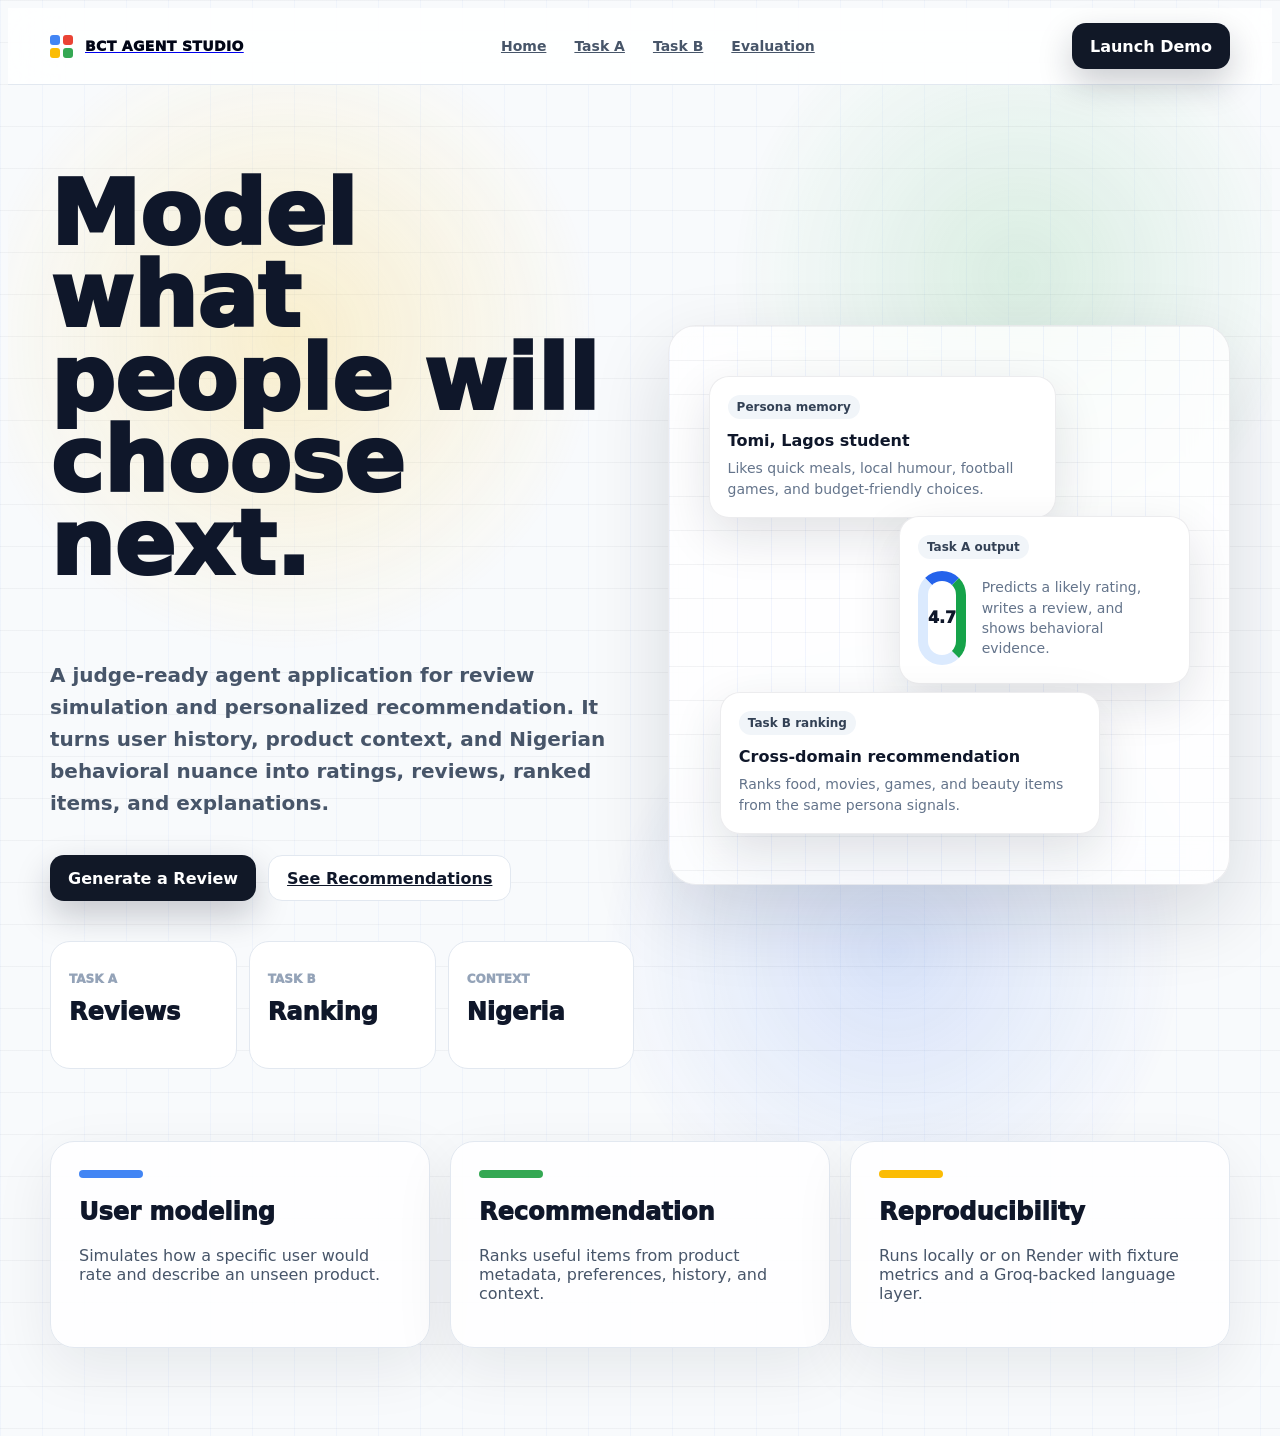
==== static/index.html @ b9800616 "Style dropdown menus across UI" ====
<!doctype html>
<html lang="en">
  <head>
    <meta charset="utf-8" />
    <meta name="viewport" content="width=device-width, initial-scale=1" />
    <title>BCT Agent Studio</title>
    <link rel="icon" href="data:," />
    <link rel="stylesheet" href="/static/styles.css?v=2" />
  </head>
  <body>
    <header class="sticky top-0 z-40 border-b border-slate-200 bg-white/85 backdrop-blur-xl">
      <div class="shell flex h-[76px] items-center justify-between">
        <a href="/" class="flex items-center gap-3">
          <span class="brand-mark" aria-hidden="true">
            <span class="bg-[#4285F4]"></span><span class="bg-[#EA4335]"></span>
            <span class="bg-[#FBBC04]"></span><span class="bg-[#34A853]"></span>
          </span>
          <span class="text-sm font-black uppercase tracking-wide text-slate-950">BCT Agent Studio</span>
        </a>
        <nav class="hidden items-center gap-7 md:flex">
          <a class="nav-link" data-nav href="/">Home</a>
          <a class="nav-link" data-nav href="/task-a">Task A</a>
          <a class="nav-link" data-nav href="/task-b">Task B</a>
          <a class="nav-link" data-nav href="/evaluation">Evaluation</a>
        </nav>
        <a href="/task-a" class="button-primary hidden md:inline-flex">Launch Demo</a>
      </div>
    </header>

    <main>
      <section class="hero-stage">
        <div class="shell hero-inner">
          <div>
            <h1 class="headline mt-8">
              <span class="line">Model what</span>
              <span class="line">people will</span>
              <span class="line">choose next.</span>
            </h1>
            <p class="mt-7 max-w-2xl text-xl font-semibold leading-8 text-slate-600">
              A judge-ready agent application for review simulation and personalized recommendation.
              It turns user history, product context, and Nigerian behavioral nuance into ratings,
              reviews, ranked items, and explanations.
            </p>
            <div class="mt-9 flex flex-col gap-3 sm:flex-row">
              <a href="/task-a" class="button-primary">Generate a Review</a>
              <a href="/task-b" class="button-secondary">See Recommendations</a>
            </div>
            <div class="mt-10 grid max-w-2xl grid-cols-3 gap-3">
              <div class="metric-tile">
                <p class="text-xs font-black uppercase text-slate-400">Task A</p>
                <p class="mt-2 text-2xl font-black">Reviews</p>
              </div>
              <div class="metric-tile">
                <p class="text-xs font-black uppercase text-slate-400">Task B</p>
                <p class="mt-2 text-2xl font-black">Ranking</p>
              </div>
              <div class="metric-tile">
                <p class="text-xs font-black uppercase text-slate-400">Context</p>
                <p class="mt-2 text-2xl font-black">Nigeria</p>
              </div>
            </div>
          </div>

          <div class="hero-visual" aria-label="Agent workflow preview">
            <div class="signal-board">
              <div class="signal-card left-[7%] top-[9%] w-[62%]">
                <span class="tag mb-3">Persona memory</span>
                <h3>Tomi, Lagos student</h3>
                <p>Likes quick meals, local humour, football games, and budget-friendly choices.</p>
              </div>
              <div class="signal-card right-[7%] top-[34%] w-[52%]">
                <span class="tag mb-3">Task A output</span>
                <div class="flex items-center gap-4">
                  <div class="score-ring">4.7</div>
                  <p>Predicts a likely rating, writes a review, and shows behavioral evidence.</p>
                </div>
              </div>
              <div class="signal-card bottom-[9%] left-[9%] w-[68%]">
                <span class="tag mb-3">Task B ranking</span>
                <h3>Cross-domain recommendation</h3>
                <p>Ranks food, movies, games, and beauty items from the same persona signals.</p>
              </div>
            </div>
          </div>
        </div>
      </section>

      <section class="shell pb-20">
        <div class="grid gap-5 md:grid-cols-3">
          <article class="panel p-7">
            <div class="mb-5 h-2 w-16 rounded-full bg-[#4285F4]"></div>
            <h2 class="text-2xl font-black">User modeling</h2>
            <p class="mt-3 text-slate-600">Simulates how a specific user would rate and describe an unseen product.</p>
          </article>
          <article class="panel p-7">
            <div class="mb-5 h-2 w-16 rounded-full bg-[#34A853]"></div>
            <h2 class="text-2xl font-black">Recommendation</h2>
            <p class="mt-3 text-slate-600">Ranks useful items from product metadata, preferences, history, and context.</p>
          </article>
          <article class="panel p-7">
            <div class="mb-5 h-2 w-16 rounded-full bg-[#FBBC04]"></div>
            <h2 class="text-2xl font-black">Reproducibility</h2>
            <p class="mt-3 text-slate-600">Runs locally or on Render with fixture metrics and a Groq-backed language layer.</p>
          </article>
        </div>
      </section>
    </main>
    <script src="/static/shared.js?v=6"></script>
    <script>
      AgentApp.bindNavigation();
      AgentApp.api("/health").then(AgentApp.renderBrandStatus).catch(() => {});
    </script>
  </body>
</html>
---- static/styles.css ----
:root {
  --ink: #0f172a;
  --muted: #64748b;
  --paper: #ffffff;
  --soft: #f8fafc;
  --line: #e2e8f0;
  --blue: #2563eb;
  --green: #16a34a;
  --yellow: #fbbc04;
  --red: #ea4335;
}

html {
  scroll-behavior: smooth;
}

*,
*::before,
*::after {
  box-sizing: border-box;
}

body {
  color: var(--ink);
  background:
    linear-gradient(90deg, rgba(37, 99, 235, 0.04) 1px, transparent 1px),
    linear-gradient(180deg, rgba(15, 23, 42, 0.04) 1px, transparent 1px),
    #f8fafc;
  background-size: 42px 42px;
  font-family: Inter, ui-sans-serif, system-ui, -apple-system, BlinkMacSystemFont, "Segoe UI", sans-serif;
  letter-spacing: 0;
}

.sticky { position: sticky; }
.top-0 { top: 0; }
.z-40 { z-index: 40; }
.hidden { display: none; }
.block { display: block; }
.inline { display: inline; }
.inline-flex { display: inline-flex; }
.flex { display: flex; }
.grid { display: grid; }
.items-center { align-items: center; }
.items-start { align-items: flex-start; }
.items-end { align-items: flex-end; }
.justify-between { justify-content: space-between; }
.justify-center { justify-content: center; }
.text-center { text-align: center; }
.text-right { text-align: right; }
.flex-col { flex-direction: column; }
.flex-wrap { flex-wrap: wrap; }
.gap-2 { gap: 8px; }
.gap-3 { gap: 12px; }
.gap-4 { gap: 16px; }
.gap-5 { gap: 20px; }
.gap-6 { gap: 24px; }
.gap-7 { gap: 28px; }
.space-y-3 > * + * { margin-top: 12px; }
.space-y-4 > * + * { margin-top: 16px; }
.mx-auto { margin-left: auto; margin-right: auto; }
.mt-1 { margin-top: 4px; }
.mt-2 { margin-top: 8px; }
.mt-3 { margin-top: 12px; }
.mt-4 { margin-top: 16px; }
.mt-5 { margin-top: 20px; }
.mt-7 { margin-top: 28px; }
.mt-8 { margin-top: 32px; }
.mt-9 { margin-top: 36px; }
.mt-10 { margin-top: 40px; }
.mb-3 { margin-bottom: 12px; }
.mb-4 { margin-bottom: 16px; }
.mb-5 { margin-bottom: 20px; }
.mb-6 { margin-bottom: 24px; }
.mb-8 { margin-bottom: 32px; }
.p-4 { padding: 16px; }
.p-5 { padding: 20px; }
.p-6 { padding: 24px; }
.p-7 { padding: 28px; }
.p-8 { padding: 32px; }
.px-4 { padding-left: 16px; padding-right: 16px; }
.px-5 { padding-left: 20px; padding-right: 20px; }
.py-3 { padding-top: 12px; padding-bottom: 12px; }
.py-4 { padding-top: 16px; padding-bottom: 16px; }
.py-10 { padding-top: 40px; padding-bottom: 40px; }
.pb-20 { padding-bottom: 80px; }
.h-full { height: 100%; }
.h-2 { height: 8px; }
.h-\[76px\] { height: 76px; }
.w-16 { width: 64px; }
.max-w-md { max-width: 448px; }
.max-w-2xl { max-width: 672px; }
.max-w-4xl { max-width: 896px; }
.min-h-\[360px\] { min-height: 360px; }
.rounded-full { border-radius: 999px; }
.rounded-2xl { border-radius: 16px; }
.rounded-3xl { border-radius: 24px; }
.rounded-\[22px\] { border-radius: 22px; }
.border-b { border-bottom: 1px solid var(--line); }
.border-slate-200 { border-color: #e2e8f0; }
.bg-white\/85 { background: rgba(255, 255, 255, 0.85); }
.bg-white { background: #fff; }
.bg-slate-50 { background: #f8fafc; }
.bg-emerald-50 { background: #ecfdf5; }
.bg-\[\#4285F4\] { background: #4285f4; }
.bg-\[\#EA4335\] { background: #ea4335; }
.bg-\[\#FBBC04\] { background: #fbbc04; }
.bg-\[\#34A853\] { background: #34a853; }
.backdrop-blur-xl { backdrop-filter: blur(24px); }
.text-xs { font-size: 12px; }
.text-sm { font-size: 14px; }
.text-lg { font-size: 18px; }
.text-xl { font-size: 20px; }
.text-2xl { font-size: 24px; }
.text-3xl { font-size: 30px; }
.text-5xl { font-size: 48px; }
.font-semibold { font-weight: 650; }
.font-bold { font-weight: 700; }
.font-black { font-weight: 950; }
.uppercase { text-transform: uppercase; }
.tracking-wide { letter-spacing: 0.025em; }
.tracking-wider { letter-spacing: 0.05em; }
.leading-none { line-height: 1; }
.leading-7 { line-height: 28px; }
.leading-8 { line-height: 32px; }
.leading-9 { line-height: 36px; }
.text-slate-950 { color: #020617; }
.text-slate-800 { color: #1e293b; }
.text-slate-700 { color: #334155; }
.text-slate-600 { color: #475569; }
.text-slate-500 { color: #64748b; }
.text-slate-400 { color: #94a3b8; }
.text-red-700 { color: #b91c1c; }
.text-emerald-950 { color: #022c22; }
.text-emerald-900 { color: #064e3b; }
.text-emerald-700 { color: #047857; }
.text-\[\#4285F4\] { color: #4285f4; }
.text-\[\#34A853\] { color: #34a853; }
.text-\[\#FBBC04\] { color: #b77904; }
.grid-cols-3 { grid-template-columns: repeat(3, minmax(0, 1fr)); }
.left-\[7\%\] { left: 7%; }
.left-\[9\%\] { left: 9%; }
.right-\[7\%\] { right: 7%; }
.top-\[9\%\] { top: 9%; }
.top-\[34\%\] { top: 34%; }
.bottom-\[9\%\] { bottom: 9%; }
.w-\[52\%\] { width: 52%; }
.w-\[62\%\] { width: 62%; }
.w-\[68\%\] { width: 68%; }

button,
input,
select,
textarea {
  font: inherit;
}

button {
  border: 0;
}

main,
section,
article,
aside,
form,
div {
  min-width: 0;
}

.shell {
  width: min(1180px, calc(100% - 32px));
  margin: 0 auto;
}

.brand-mark {
  display: grid;
  grid-template-columns: repeat(2, 10px);
  gap: 3px;
  width: 23px;
}

.brand-mark span {
  aspect-ratio: 1;
  border-radius: 3px;
}

.nav-link {
  color: #475569;
  font-size: 14px;
  font-weight: 700;
  transition: color 160ms ease;
}

.nav-link:hover,
.nav-link.active {
  color: var(--ink);
}

.hero-stage {
  position: relative;
  min-height: calc(100vh - 76px);
  display: grid;
  align-items: center;
  overflow: hidden;
}

.hero-stage::before {
  content: "";
  position: absolute;
  inset: 0;
  background:
    radial-gradient(circle at 22% 24%, rgba(251, 188, 4, 0.22), transparent 25%),
    radial-gradient(circle at 80% 18%, rgba(52, 168, 83, 0.18), transparent 22%),
    radial-gradient(circle at 70% 82%, rgba(37, 99, 235, 0.18), transparent 24%);
  opacity: 0.85;
  pointer-events: none;
}

.hero-inner {
  position: relative;
  z-index: 1;
  display: grid;
  grid-template-columns: minmax(0, 1.02fr) minmax(380px, 0.98fr);
  gap: 34px;
  align-items: center;
  padding: 56px 0 72px;
}

.headline {
  font-size: clamp(48px, 7vw, 92px);
  line-height: 0.92;
  letter-spacing: 0;
  font-weight: 950;
}

.headline .line {
  display: block;
}

.pill {
  display: inline-flex;
  align-items: center;
  gap: 8px;
  border: 1px solid rgba(15, 23, 42, 0.1);
  border-radius: 999px;
  background: rgba(255, 255, 255, 0.78);
  padding: 8px 12px;
  color: #334155;
  font-size: 13px;
  font-weight: 800;
  backdrop-filter: blur(10px);
}

.dot {
  width: 8px;
  height: 8px;
  border-radius: 999px;
  background: var(--red);
}

.dot.ok {
  background: var(--green);
}

.hero-visual {
  position: relative;
  min-height: 560px;
}

.signal-board {
  position: absolute;
  inset: 0;
  border: 1px solid rgba(15, 23, 42, 0.08);
  border-radius: 28px;
  background: rgba(255, 255, 255, 0.78);
  box-shadow: 0 30px 80px rgba(15, 23, 42, 0.14);
  overflow: hidden;
  backdrop-filter: blur(18px);
}

.signal-board::before {
  content: "";
  position: absolute;
  inset: 0;
  background:
    linear-gradient(90deg, rgba(37, 99, 235, 0.06) 1px, transparent 1px),
    linear-gradient(180deg, rgba(15, 23, 42, 0.05) 1px, transparent 1px);
  background-size: 34px 34px;
}

.signal-card {
  position: absolute;
  border: 1px solid rgba(15, 23, 42, 0.08);
  border-radius: 20px;
  background: #fff;
  box-shadow: 0 18px 50px rgba(15, 23, 42, 0.12);
  padding: 18px;
}

.signal-card h3 {
  margin: 0 0 8px;
  font-size: 16px;
  font-weight: 900;
}

.signal-card p {
  margin: 0;
  color: var(--muted);
  line-height: 1.45;
  font-size: 14px;
}

.score-ring {
  display: grid;
  place-items: center;
  width: 94px;
  height: 94px;
  border: 10px solid #dbeafe;
  border-top-color: var(--blue);
  border-right-color: var(--green);
  border-radius: 999px;
  color: var(--ink);
  font-weight: 950;
}

.panel {
  border: 1px solid var(--line);
  border-radius: 24px;
  background: rgba(255, 255, 255, 0.9);
  box-shadow: 0 20px 60px rgba(15, 23, 42, 0.08);
}

.workspace-grid {
  display: grid;
  grid-template-columns: minmax(280px, 340px) minmax(0, 1fr);
  gap: 22px;
  align-items: start;
}

.field-label {
  display: block;
  margin-bottom: 7px;
  color: #475569;
  font-size: 13px;
  font-weight: 850;
}

.input,
.textarea,
.select {
  display: block;
  width: 100%;
  max-width: 100%;
  border: 1px solid var(--line);
  border-radius: 14px;
  background: #fff;
  color: var(--ink);
  padding: 12px 14px;
  outline: none;
  transition:
    border-color 160ms ease,
    box-shadow 160ms ease;
}

.textarea {
  min-width: 0;
  resize: vertical;
}

.input:focus,
.textarea:focus,
.select:focus {
  border-color: rgba(37, 99, 235, 0.55);
  box-shadow: 0 0 0 4px rgba(37, 99, 235, 0.1);
}

.native-select-hidden {
  position: absolute;
  width: 1px;
  height: 1px;
  margin: 0;
  opacity: 0;
  pointer-events: none;
}

.custom-select {
  position: relative;
  width: 100%;
}

.custom-select-trigger {
  display: flex;
  align-items: center;
  justify-content: space-between;
  gap: 12px;
  width: 100%;
  min-height: 46px;
  border: 1px solid var(--line);
  border-radius: 16px;
  background: #fff;
  color: var(--ink);
  padding: 12px 14px;
  text-align: left;
  font-weight: 750;
  cursor: pointer;
  transition:
    border-color 160ms ease,
    box-shadow 160ms ease,
    transform 160ms ease;
}

.custom-select-trigger span {
  min-width: 0;
  overflow: hidden;
  text-overflow: ellipsis;
  white-space: nowrap;
}

.custom-select-trigger svg {
  width: 20px;
  height: 20px;
  flex: 0 0 20px;
  fill: none;
  stroke: currentColor;
  stroke-width: 2.3;
  stroke-linecap: round;
  stroke-linejoin: round;
  transition: transform 160ms ease;
}

.custom-select.open .custom-select-trigger,
.custom-select-trigger:focus {
  border-color: rgba(37, 99, 235, 0.55);
  box-shadow: 0 0 0 4px rgba(37, 99, 235, 0.1);
  outline: none;
}

.custom-select.open .custom-select-trigger svg {
  transform: rotate(180deg);
}

.custom-select-menu {
  position: absolute;
  z-index: 80;
  top: calc(100% + 8px);
  left: 0;
  right: 0;
  display: none;
  max-height: 280px;
  overflow-y: auto;
  border: 1px solid rgba(15, 23, 42, 0.12);
  border-radius: 18px;
  background: rgba(255, 255, 255, 0.98);
  box-shadow: 0 24px 60px rgba(15, 23, 42, 0.18);
  padding: 6px;
  backdrop-filter: blur(16px);
  animation: select-menu-in 160ms ease both;
}

.custom-select.open .custom-select-menu {
  display: grid;
  gap: 2px;
}

.custom-select-option {
  width: 100%;
  border-radius: 13px;
  background: transparent;
  color: #1e293b;
  padding: 11px 12px;
  text-align: left;
  font-weight: 800;
  cursor: pointer;
  transition:
    background 140ms ease,
    color 140ms ease,
    transform 140ms ease;
}

.custom-select-option:hover {
  background: #f1f5f9;
  transform: translateX(2px);
}

.custom-select-option.selected {
  background: #111827;
  color: #fff;
}

@keyframes select-menu-in {
  from {
    opacity: 0;
    transform: translateY(-6px) scale(0.98);
  }
  to {
    opacity: 1;
    transform: translateY(0) scale(1);
  }
}

.button-primary,
.button-secondary {
  display: inline-flex;
  align-items: center;
  justify-content: center;
  min-height: 46px;
  border-radius: 14px;
  padding: 0 18px;
  font-weight: 900;
  transition:
    transform 160ms ease,
    box-shadow 160ms ease,
    background 160ms ease;
}

.button-primary,
.button-secondary,
.tag {
  cursor: pointer;
}

.button-primary[disabled],
.button-secondary[disabled] {
  cursor: not-allowed;
  opacity: 0.55;
  transform: none;
  box-shadow: none;
}

.button-primary {
  background: #111827;
  color: #fff;
  box-shadow: 0 14px 34px rgba(17, 24, 39, 0.22);
  text-decoration: none;
}

.button-primary:hover {
  transform: translateY(-1px);
  box-shadow: 0 18px 40px rgba(17, 24, 39, 0.28);
}

.button-primary[disabled]:hover,
.button-secondary[disabled]:hover {
  transform: none;
  box-shadow: none;
}

.button-secondary {
  border: 1px solid var(--line);
  background: #fff;
  color: var(--ink);
}

.metric-tile {
  border: 1px solid var(--line);
  border-radius: 20px;
  background: #fff;
  padding: 18px;
}

.trace-panel {
  border: 1px solid var(--line);
  border-radius: 20px;
  background: #fff;
  padding: 16px;
}

.trace-panel summary {
  cursor: pointer;
  color: #020617;
  font-size: 14px;
  font-weight: 950;
  text-transform: uppercase;
}

.trace-step {
  display: grid;
  grid-template-columns: 34px minmax(0, 1fr);
  gap: 12px;
  border-top: 1px solid var(--line);
  padding: 14px 0;
}

.trace-step:first-child {
  border-top: 0;
  padding-top: 0;
}

.trace-index {
  display: grid;
  place-items: center;
  width: 28px;
  height: 28px;
  border-radius: 10px;
  background: #111827;
  color: #fff;
  font-size: 12px;
  font-weight: 950;
}

.trace-chip {
  display: inline-flex;
  max-width: 100%;
  border-radius: 999px;
  background: #f8fafc;
  color: #475569;
  padding: 5px 9px;
  font-size: 12px;
  font-weight: 800;
  overflow-wrap: anywhere;
}

.tag {
  display: inline-flex;
  align-items: center;
  border-radius: 999px;
  background: #f1f5f9;
  color: #334155;
  padding: 5px 9px;
  font-size: 12px;
  font-weight: 850;
}

.result-box {
  min-height: 430px;
  overflow: hidden;
}

.b-chat-page {
  min-height: calc(100vh - 76px);
  padding: 0;
  background:
    linear-gradient(90deg, rgba(37, 99, 235, 0.04) 1px, transparent 1px),
    linear-gradient(180deg, rgba(15, 23, 42, 0.04) 1px, transparent 1px),
    #f8fafc;
  background-size: 42px 42px;
}

.b-chat-app {
  display: grid;
  grid-template-columns: 330px minmax(0, 1fr);
  min-height: calc(100vh - 76px);
  border-left: 1px solid var(--line);
  border-right: 1px solid var(--line);
  background: transparent;
  animation: app-rise 520ms ease both;
}

.b-chat-sidebar {
  position: sticky;
  top: 76px;
  display: flex;
  flex-direction: column;
  gap: 18px;
  height: calc(100vh - 76px);
  border-right: 1px solid var(--line);
  background: rgba(248, 250, 252, 0.9);
  backdrop-filter: blur(14px);
  padding: 24px;
  overflow-y: auto;
  animation: sidebar-slide 560ms ease both;
}

.b-prompt-stack {
  display: grid;
  gap: 10px;
  margin-top: auto;
}

.prompt-chip {
  width: 100%;
  border: 1px solid var(--line);
  border-radius: 14px;
  background: #fff;
  color: #1e293b;
  padding: 12px 14px;
  text-align: left;
  font-size: 14px;
  font-weight: 850;
  cursor: pointer;
  transition:
    border-color 160ms ease,
    box-shadow 160ms ease,
    transform 160ms ease;
  animation: soft-pop 420ms ease both;
}

.prompt-chip:nth-child(2) { animation-delay: 50ms; }
.prompt-chip:nth-child(3) { animation-delay: 100ms; }
.prompt-chip:nth-child(4) { animation-delay: 150ms; }

.prompt-chip:hover {
  border-color: rgba(17, 24, 39, 0.18);
  box-shadow: 0 10px 24px rgba(15, 23, 42, 0.08);
  transform: translateY(-1px);
}

.b-chat-main {
  min-height: 0;
  background: transparent;
  padding-bottom: 168px;
}

.chat-scroll {
  overflow: visible;
  padding: 34px 0 0;
}

.chat-composer-panel {
  position: fixed;
  right: 0;
  bottom: 0;
  left: 330px;
  z-index: 35;
  border-top: 1px solid var(--line);
  background: rgba(255, 255, 255, 0.96);
  padding: 16px 24px 22px;
  backdrop-filter: blur(14px);
}

.composer-shell {
  position: relative;
  display: flex;
  align-items: flex-end;
  gap: 10px;
  width: min(860px, 100%);
  margin: 0 auto;
  border: 1px solid var(--line);
  border-radius: 30px;
  background: #fff;
  box-shadow: 0 18px 50px rgba(15, 23, 42, 0.12);
  padding: 9px 10px 9px 18px;
  animation: composer-lift 520ms ease both;
}

.chat-input {
  display: block;
  flex: 1 1 auto;
  width: 100%;
  max-height: 180px;
  min-height: 34px;
  border: 0;
  background: transparent;
  color: var(--ink);
  padding: 7px 4px;
  outline: none;
  resize: none;
  line-height: 22px;
  overflow-y: hidden;
}

.chat-input::placeholder {
  color: #94a3b8;
}

.composer-footer {
  display: flex;
  flex: 0 0 auto;
  flex-wrap: nowrap;
  gap: 10px;
  align-items: center;
  justify-content: flex-end;
  border-top: 0;
  padding: 0;
}

.composer-footer .voice-status {
  position: absolute;
  width: 1px;
  height: 1px;
  overflow: hidden;
  clip-path: inset(50%);
}

.composer-footer .voice-status.recording {
  position: static;
  width: auto;
  height: auto;
  clip-path: none;
}

.chat-composer-buttons {
  display: flex;
  flex-wrap: nowrap;
  gap: 8px;
  align-items: center;
}

.composer-shell .button-primary,
.composer-shell .button-secondary {
  width: auto;
  min-height: 42px;
  border-radius: 999px;
  padding: 0 18px;
}

.composer-shell .composer-icon-button {
  width: 42px;
  height: 42px;
  min-height: 42px;
  flex: 0 0 42px;
  padding: 0;
}

.composer-icon-button svg {
  width: 20px;
  height: 20px;
  fill: none;
  stroke: currentColor;
  stroke-width: 2.4;
  stroke-linecap: round;
  stroke-linejoin: round;
}

.composer-icon-button.listening {
  color: #b91c1c;
  box-shadow: 0 0 0 5px rgba(239, 68, 68, 0.12);
}

.chat-thread {
  display: grid;
  gap: 0;
  width: min(900px, calc(100% - 48px));
  margin: 0 auto;
  min-height: 0;
}

.chat-message {
  display: flex;
  padding: 18px 0;
  scroll-margin-top: 96px;
  scroll-margin-bottom: 190px;
  animation: message-in 360ms ease both;
}

.chat-message.user {
  justify-content: flex-end;
}

.chat-message.agent {
  justify-content: flex-start;
}

.chat-message.user .chat-bubble {
  max-width: min(620px, 84%);
  background: #111827;
  color: #fff;
  border-color: #111827;
  border-radius: 20px 20px 4px 20px;
  box-shadow: none;
  animation: user-bubble-in 260ms ease both;
}

.chat-message.agent .chat-bubble {
  width: min(760px, 100%);
  border-color: transparent;
  background: #fff;
  box-shadow: none;
  animation: agent-bubble-in 320ms ease both;
}

.chat-avatar {
  display: grid;
  place-items: center;
  width: 38px;
  height: 38px;
  border-radius: 14px;
  background: #eff6ff;
  color: var(--blue);
  font-size: 13px;
  font-weight: 950;
}

.chat-bubble {
  min-width: 0;
  border: 1px solid var(--line);
  border-radius: 20px;
  background: #fff;
  padding: 16px 18px;
  box-shadow: 0 12px 30px rgba(15, 23, 42, 0.06);
  overflow-wrap: anywhere;
}

.message-label {
  color: #64748b;
  font-size: 12px;
  font-weight: 950;
  letter-spacing: 0.05em;
  text-transform: uppercase;
}

.agent-progress {
  min-height: 40px;
}

.typing-bubble {
  display: inline-flex;
  gap: 6px;
  align-items: center;
  min-width: 74px;
  border: 1px solid var(--line);
  border-radius: 18px;
  background: #f8fafc;
  padding: 14px 16px;
  animation: agent-bubble-in 260ms ease both;
}

.typing-bubble span {
  width: 8px;
  height: 8px;
  border-radius: 999px;
  background: #94a3b8;
  animation: typing-pulse 1.1s infinite ease-in-out;
}

.typing-bubble span:nth-child(2) {
  animation-delay: 0.16s;
}

.typing-bubble span:nth-child(3) {
  animation-delay: 0.32s;
}

@keyframes typing-pulse {
  0%, 80%, 100% {
    opacity: 0.35;
    transform: translateY(0);
  }
  40% {
    opacity: 1;
    transform: translateY(-4px);
  }
}

@keyframes app-rise {
  from {
    opacity: 0;
    transform: translateY(12px);
  }
  to {
    opacity: 1;
    transform: translateY(0);
  }
}

@keyframes sidebar-slide {
  from {
    opacity: 0;
    transform: translateX(-18px);
  }
  to {
    opacity: 1;
    transform: translateX(0);
  }
}

@keyframes composer-lift {
  from {
    opacity: 0;
    transform: translateY(18px);
  }
  to {
    opacity: 1;
    transform: translateY(0);
  }
}

@keyframes message-in {
  from {
    opacity: 0;
  }
  to {
    opacity: 1;
  }
}

@keyframes agent-bubble-in {
  from {
    opacity: 0;
    transform: translateY(10px);
  }
  to {
    opacity: 1;
    transform: translateY(0);
  }
}

@keyframes user-bubble-in {
  from {
    opacity: 0;
    transform: translate(14px, 8px);
  }
  to {
    opacity: 1;
    transform: translate(0, 0);
  }
}

@keyframes card-rise {
  from {
    opacity: 0;
    transform: translateY(14px);
  }
  to {
    opacity: 1;
    transform: translateY(0);
  }
}

@keyframes soft-pop {
  from {
    opacity: 0;
    transform: translateY(8px) scale(0.98);
  }
  to {
    opacity: 1;
    transform: translateY(0) scale(1);
  }
}

.agent-trace-bottom {
  margin-top: 18px;
  border-top: 1px solid #f1f5f9;
  padding-top: 14px;
}

.progress-steps {
  display: grid;
  gap: 10px;
}

.progress-steps span {
  position: relative;
  display: block;
  border-radius: 14px;
  background: #f8fafc;
  padding: 12px 14px 12px 36px;
  color: #475569;
  font-size: 14px;
  font-weight: 850;
  overflow: hidden;
}

.progress-steps span::before {
  content: "";
  position: absolute;
  left: 14px;
  top: 50%;
  width: 10px;
  height: 10px;
  border-radius: 999px;
  background: var(--green);
  transform: translateY(-50%);
}

.review-rating {
  font-size: 64px;
  line-height: 1;
  font-weight: 950;
}

.recommendation-row {
  display: grid;
  grid-template-columns: 42px minmax(0, 1fr) minmax(92px, auto);
  gap: 14px;
  align-items: start;
  border-top: 1px solid var(--line);
  padding: 16px 0;
}

.chat-recommendation-row {
  border: 1px solid var(--line);
  border-radius: 18px;
  background: #fff;
  padding: 15px;
  margin-top: 10px;
  box-shadow: 0 10px 24px rgba(15, 23, 42, 0.05);
  animation: card-rise 360ms ease both;
  animation-delay: calc(var(--stagger, 0) * 45ms);
  transition:
    border-color 160ms ease,
    box-shadow 160ms ease,
    transform 160ms ease;
}

.chat-recommendation-row:hover {
  border-color: rgba(17, 24, 39, 0.18);
  box-shadow: 0 16px 34px rgba(15, 23, 42, 0.09);
  transform: translateY(-2px);
}

.recommendation-row h3,
.recommendation-row p,
.result-box p,
.panel p {
  overflow-wrap: anywhere;
}

.yarn-panel {
  border: 1px solid rgba(251, 188, 4, 0.38);
  border-radius: 24px;
  background:
    linear-gradient(135deg, rgba(251, 188, 4, 0.14), rgba(52, 168, 83, 0.1)),
    #fff;
  padding: 18px;
}

.chat-yarn-drawer {
  margin-top: 4px;
}

.chat-yarn-drawer summary {
  cursor: pointer;
  color: #111827;
  font-size: 14px;
  font-weight: 950;
}

.yarn-controls {
  display: grid;
  grid-template-columns: minmax(0, 1.1fr) minmax(0, 0.9fr) auto auto;
  gap: 10px;
  align-items: end;
}

#yarn-audio {
  display: block;
  width: 100%;
  max-width: 100%;
}

#yarn-audio[hidden] {
  display: none;
}

.voice-bars {
  display: inline-flex;
  align-items: end;
  gap: 3px;
  height: 18px;
}

.voice-bars span {
  width: 4px;
  border-radius: 99px;
  background: #16a34a;
}

.voice-bars span:nth-child(1) { height: 7px; }
.voice-bars span:nth-child(2) { height: 13px; }
.voice-bars span:nth-child(3) { height: 18px; }
.voice-bars span:nth-child(4) { height: 10px; }

.voice-input-row {
  display: flex;
  flex-wrap: wrap;
  gap: 10px;
  align-items: center;
  justify-content: space-between;
  margin-top: 10px;
}

.voice-status {
  color: #64748b;
  font-size: 13px;
  font-weight: 750;
}

.voice-status.recording {
  color: #b91c1c;
}

.voice-status.recording::before {
  content: "";
  display: inline-block;
  width: 8px;
  height: 8px;
  margin-right: 7px;
  border-radius: 999px;
  background: #ef4444;
  box-shadow: 0 0 0 5px rgba(239, 68, 68, 0.12);
}

.recommendation-row:first-child {
  border-top: 0;
  padding-top: 0;
}

.rank-badge {
  display: grid;
  place-items: center;
  width: 38px;
  height: 38px;
  border-radius: 14px;
  background: #eff6ff;
  color: var(--blue);
  font-weight: 950;
}

.loading {
  position: relative;
  overflow: hidden;
}

.loading::after {
  content: "";
  position: absolute;
  inset: 0;
  background: linear-gradient(90deg, transparent, rgba(255, 255, 255, 0.7), transparent);
  transform: translateX(-100%);
  animation: shimmer 1.1s infinite;
}

@keyframes shimmer {
  to {
    transform: translateX(100%);
  }
}

@media (max-width: 980px) {
  .hero-inner,
  .workspace-grid {
    grid-template-columns: 1fr;
  }

  .b-chat-app {
    grid-template-columns: 1fr;
  }

  .b-chat-sidebar {
    position: static;
    height: auto;
    border-right: 0;
    border-bottom: 1px solid var(--line);
  }

  .b-chat-main {
    padding-bottom: 178px;
  }

  .chat-composer-panel {
    left: 0;
  }

  .b-prompt-stack {
    margin-top: 0;
    grid-template-columns: repeat(2, minmax(0, 1fr));
  }

  .hero-visual {
    min-height: 430px;
  }
}

@media (max-width: 640px) {
  .shell {
    width: min(100% - 24px, 1180px);
  }

  .hero-stage {
    min-height: auto;
  }

  .hero-inner {
    padding: 34px 0 48px;
  }

  .recommendation-row {
    grid-template-columns: 42px minmax(0, 1fr);
  }

  .recommendation-row .score {
    grid-column: 2;
  }

  .yarn-controls {
    grid-template-columns: 1fr;
  }

  .chat-composer-panel {
    padding: 12px;
  }

  .b-chat-main {
    padding-bottom: 218px;
  }

  .chat-composer-buttons {
    width: 100%;
  }

  .b-chat-sidebar {
    padding: 18px 14px;
  }

  .b-prompt-stack {
    grid-template-columns: 1fr;
  }

  .chat-scroll {
    padding: 18px 0 14px;
  }

  .chat-thread {
    width: min(100% - 24px, 900px);
  }

  .chat-message {
    padding: 12px 0;
  }

  .chat-message.user .chat-bubble,
  .chat-message.agent .chat-bubble {
    max-width: 100%;
    width: 100%;
  }

  .composer-shell {
    border-radius: 18px;
    padding: 8px;
  }

  .button-primary,
  .button-secondary {
    width: 100%;
  }
}

@media (prefers-reduced-motion: reduce) {
  *,
  *::before,
  *::after {
    animation-duration: 1ms !important;
    animation-iteration-count: 1 !important;
    scroll-behavior: auto !important;
    transition-duration: 1ms !important;
  }
}

@media (min-width: 640px) {
  .sm\:flex-row { flex-direction: row; }
  .sm\:grid-cols-2 { grid-template-columns: repeat(2, minmax(0, 1fr)); }
  .sm\:inline { display: inline; }
}

@media (min-width: 768px) {
  .md\:flex { display: flex; }
  .md\:inline-flex { display: inline-flex; }
  .md\:grid-cols-3 { grid-template-columns: repeat(3, minmax(0, 1fr)); }
  .md\:grid-cols-4 { grid-template-columns: repeat(4, minmax(0, 1fr)); }
  .md\:col-span-4 { grid-column: span 4 / span 4; }
  .md\:text-7xl { font-size: 72px; }
}

@media (min-width: 1024px) {
  .lg\:flex-row { flex-direction: row; }
  .lg\:items-end { align-items: flex-end; }
  .lg\:grid-cols-2 { grid-template-columns: repeat(2, minmax(0, 1fr)); }
}

@media (min-width: 1280px) {
  .xl\:grid-cols-\[0\.86fr_1\.14fr\] {
    grid-template-columns: 0.86fr 1.14fr;
  }
}
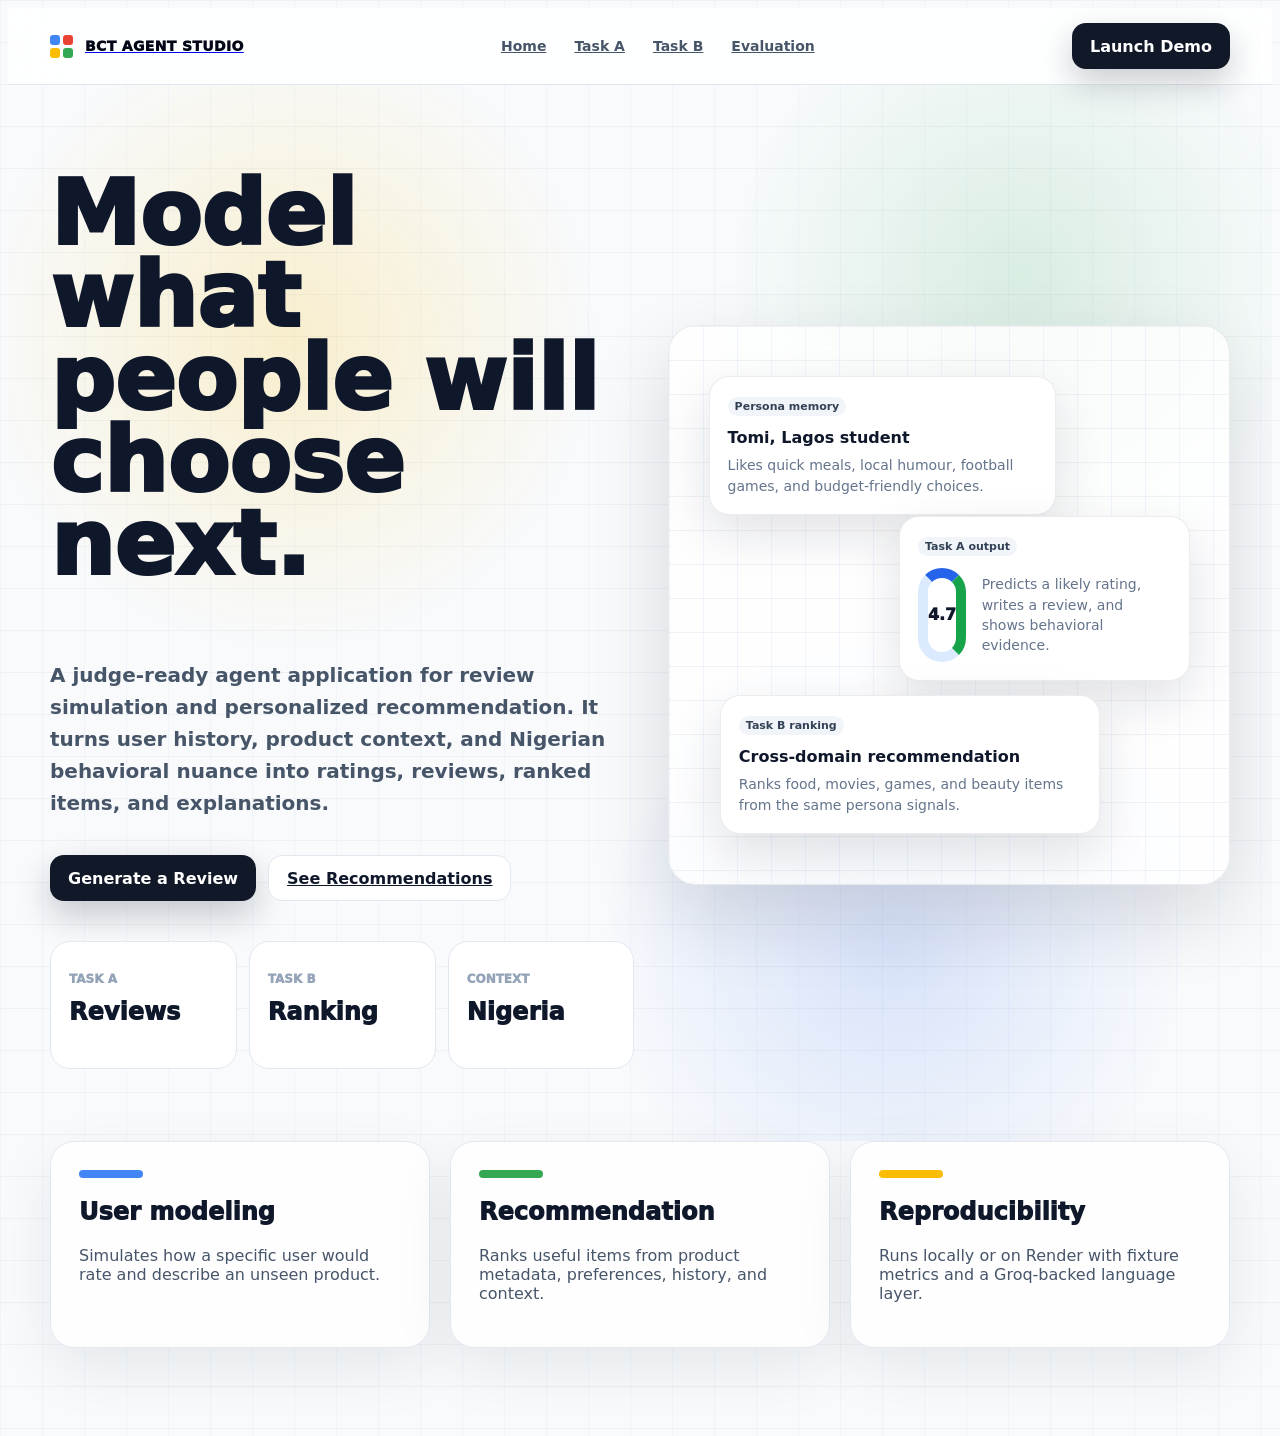
==== commit 2238b39b: "Rename reasoning trace label" ====
--- a/static/index.html
+++ b/static/index.html
@@ -105,7 +105,7 @@
         </div>
       </section>
     </main>
-    <script src="/static/shared.js?v=6"></script>
+    <script src="/static/shared.js?v=7"></script>
     <script>
       AgentApp.bindNavigation();
       AgentApp.api("/health").then(AgentApp.renderBrandStatus).catch(() => {});
--- a/static/styles.css
+++ b/static/styles.css
@@ -616,8 +616,8 @@
   border-radius: 999px;
   background: #f1f5f9;
   color: #334155;
-  padding: 5px 9px;
-  font-size: 12px;
+  padding: 3px 7px;
+  font-size: 11px;
   font-weight: 850;
 }
 
@@ -842,13 +842,19 @@
 }
 
 .chat-message.user .chat-bubble {
-  max-width: min(620px, 84%);
+  width: fit-content;
+  max-width: min(430px, 68%);
   background: #111827;
   color: #fff;
   border-color: #111827;
-  border-radius: 20px 20px 4px 20px;
+  border-radius: 16px 16px 5px 16px;
+  padding: 9px 13px;
   box-shadow: none;
   animation: user-bubble-in 260ms ease both;
+}
+
+.chat-message.user .chat-bubble p {
+  line-height: 1.45;
 }
 
 .chat-message.agent .chat-bubble {
@@ -876,7 +882,7 @@
   border: 1px solid var(--line);
   border-radius: 20px;
   background: #fff;
-  padding: 16px 18px;
+  padding: 12px 14px;
   box-shadow: 0 12px 30px rgba(15, 23, 42, 0.06);
   overflow-wrap: anywhere;
 }
@@ -1060,21 +1066,18 @@
 }
 
 .recommendation-row {
-  display: grid;
-  grid-template-columns: 42px minmax(0, 1fr) minmax(92px, auto);
-  gap: 14px;
-  align-items: start;
   border-top: 1px solid var(--line);
   padding: 16px 0;
 }
 
 .chat-recommendation-row {
-  border: 1px solid var(--line);
-  border-radius: 18px;
+  display: block;
+  border: 1px solid rgba(148, 163, 184, 0.26);
+  border-radius: 12px;
   background: #fff;
-  padding: 15px;
-  margin-top: 10px;
-  box-shadow: 0 10px 24px rgba(15, 23, 42, 0.05);
+  padding: 9px 10px;
+  margin-top: 7px;
+  box-shadow: 0 4px 12px rgba(15, 23, 42, 0.035);
   animation: card-rise 360ms ease both;
   animation-delay: calc(var(--stagger, 0) * 45ms);
   transition:
@@ -1084,9 +1087,78 @@
 }
 
 .chat-recommendation-row:hover {
-  border-color: rgba(17, 24, 39, 0.18);
-  box-shadow: 0 16px 34px rgba(15, 23, 42, 0.09);
-  transform: translateY(-2px);
+  border-color: rgba(66, 133, 244, 0.28);
+  box-shadow: 0 7px 18px rgba(15, 23, 42, 0.055);
+  transform: translateY(-1px);
+}
+
+.rec-card-header {
+  display: flex;
+  gap: 8px;
+  align-items: center;
+  justify-content: space-between;
+}
+
+.rec-title-wrap {
+  display: flex;
+  min-width: 0;
+  gap: 8px;
+  align-items: center;
+}
+
+.rec-card-header h3 {
+  color: #0f172a;
+  font-size: 15px;
+  font-weight: 950;
+  line-height: 1.18;
+}
+
+.rec-meta {
+  margin-top: 2px;
+  color: #64748b;
+  font-size: 11px;
+  font-weight: 850;
+}
+
+.rec-reason {
+  margin-top: 7px;
+  color: #334155;
+  font-size: 13px;
+  font-weight: 520;
+  line-height: 1.45;
+}
+
+.rec-tags {
+  display: flex;
+  flex-wrap: wrap;
+  gap: 5px;
+  margin-top: 7px;
+}
+
+.fit-pill {
+  display: inline-flex;
+  flex: 0 0 auto;
+  gap: 5px;
+  align-items: baseline;
+  border: 1px solid #e2e8f0;
+  border-radius: 999px;
+  background: #f8fafc;
+  padding: 4px 7px;
+  color: #0f172a;
+  white-space: nowrap;
+}
+
+.fit-pill span {
+  color: #94a3b8;
+  font-size: 9px;
+  font-weight: 950;
+  letter-spacing: 0.05em;
+  text-transform: uppercase;
+}
+
+.fit-pill strong {
+  font-size: 12px;
+  font-weight: 950;
 }
 
 .recommendation-row h3,
@@ -1189,11 +1261,12 @@
 .rank-badge {
   display: grid;
   place-items: center;
-  width: 38px;
-  height: 38px;
-  border-radius: 14px;
+  width: 24px;
+  height: 24px;
+  border-radius: 8px;
   background: #eff6ff;
   color: var(--blue);
+  font-size: 12px;
   font-weight: 950;
 }
 
@@ -1265,12 +1338,16 @@
     padding: 34px 0 48px;
   }
 
-  .recommendation-row {
-    grid-template-columns: 42px minmax(0, 1fr);
-  }
-
-  .recommendation-row .score {
-    grid-column: 2;
+  .rec-card-header {
+    align-items: flex-start;
+  }
+
+  .fit-pill {
+    padding: 5px 8px;
+  }
+
+  .rec-card-header h3 {
+    font-size: 16px;
   }
 
   .yarn-controls {
@@ -1309,10 +1386,14 @@
     padding: 12px 0;
   }
 
-  .chat-message.user .chat-bubble,
   .chat-message.agent .chat-bubble {
     max-width: 100%;
     width: 100%;
+  }
+
+  .chat-message.user .chat-bubble {
+    width: fit-content;
+    max-width: 84%;
   }
 
   .composer-shell {
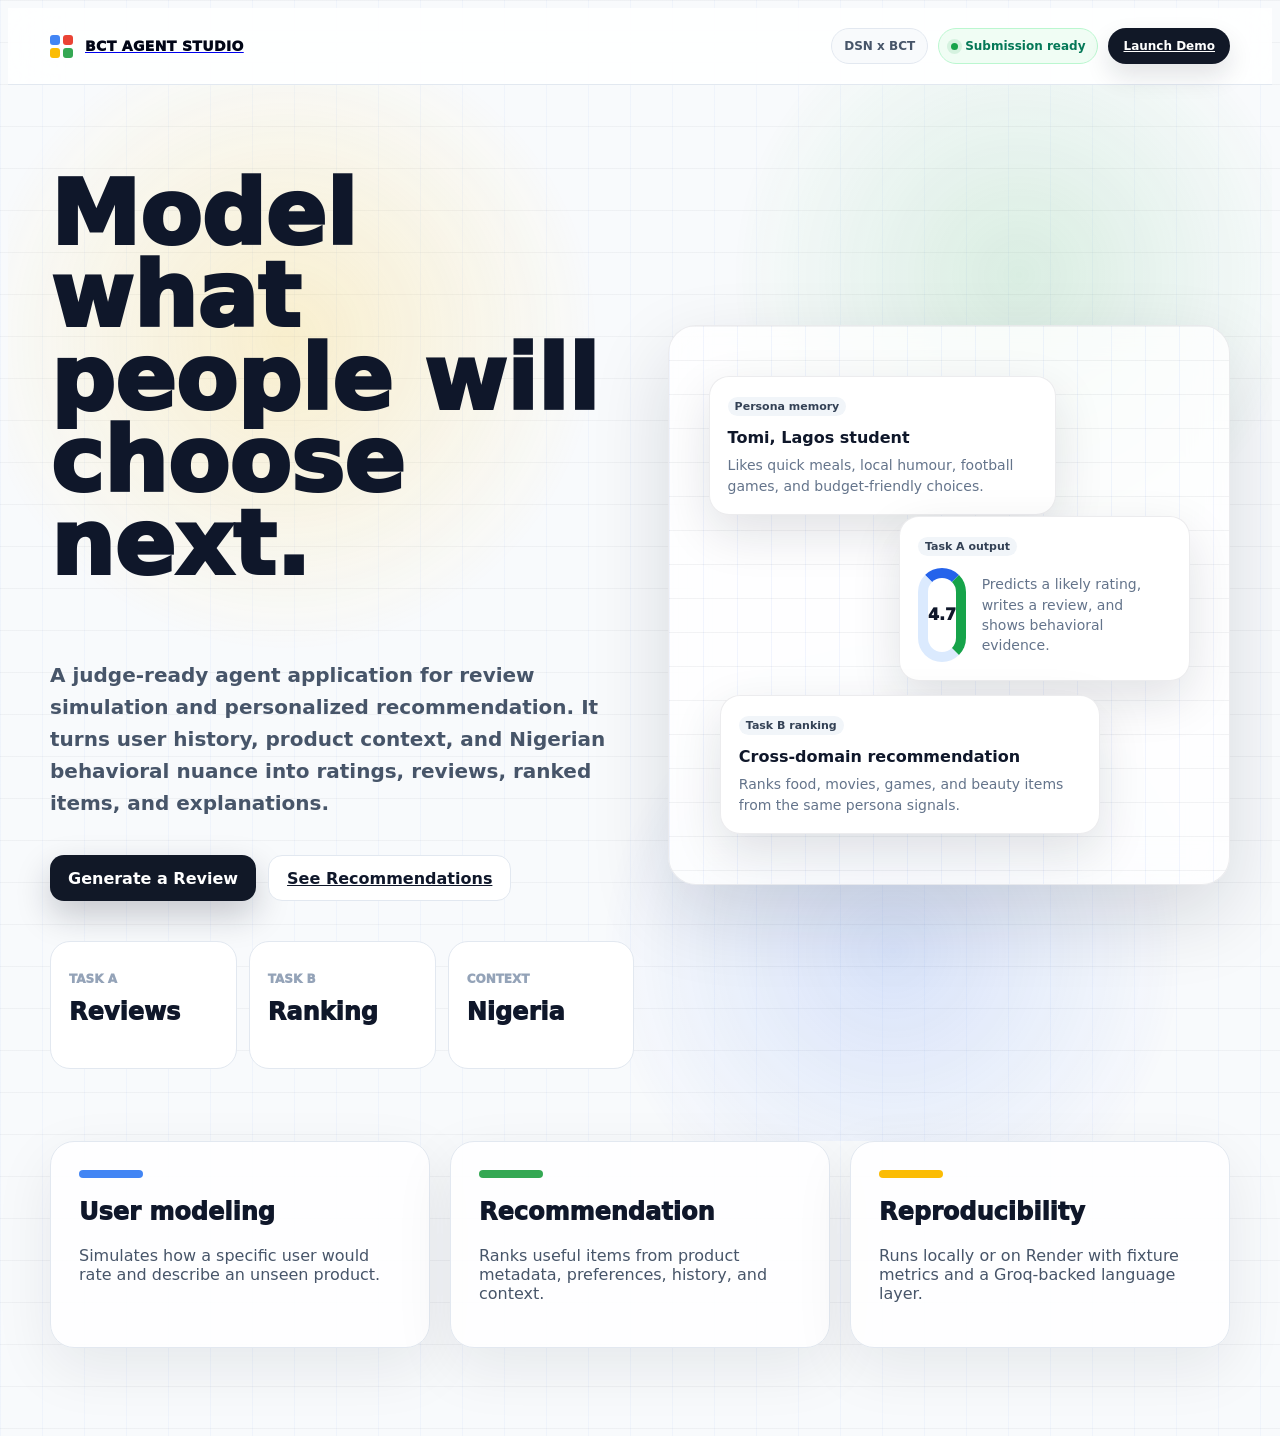
==== commit 4aa85380: "Replace header nav with studio actions" ====
--- a/static/index.html
+++ b/static/index.html
@@ -5,7 +5,7 @@
     <meta name="viewport" content="width=device-width, initial-scale=1" />
     <title>BCT Agent Studio</title>
     <link rel="icon" href="data:," />
-    <link rel="stylesheet" href="/static/styles.css?v=2" />
+    <link rel="stylesheet" href="/static/styles.css?v=5" />
   </head>
   <body>
     <header class="sticky top-0 z-40 border-b border-slate-200 bg-white/85 backdrop-blur-xl">
@@ -17,13 +17,11 @@
           </span>
           <span class="text-sm font-black uppercase tracking-wide text-slate-950">BCT Agent Studio</span>
         </a>
-        <nav class="hidden items-center gap-7 md:flex">
-          <a class="nav-link" data-nav href="/">Home</a>
-          <a class="nav-link" data-nav href="/task-a">Task A</a>
-          <a class="nav-link" data-nav href="/task-b">Task B</a>
-          <a class="nav-link" data-nav href="/evaluation">Evaluation</a>
-        </nav>
-        <a href="/task-a" class="button-primary hidden md:inline-flex">Launch Demo</a>
+        <div class="header-actions">
+          <span class="header-badge">DSN x BCT</span>
+          <span class="header-badge header-badge-live">Submission ready</span>
+          <a href="/task-a" class="header-cta">Launch Demo</a>
+        </div>
       </div>
     </header>
 
@@ -105,7 +103,7 @@
         </div>
       </section>
     </main>
-    <script src="/static/shared.js?v=7"></script>
+    <script src="/static/shared.js?v=11"></script>
     <script>
       AgentApp.bindNavigation();
       AgentApp.api("/health").then(AgentApp.renderBrandStatus).catch(() => {});
--- a/static/styles.css
+++ b/static/styles.css
@@ -196,6 +196,65 @@
   color: var(--ink);
 }
 
+.header-actions {
+  display: flex;
+  align-items: center;
+  justify-content: flex-end;
+  gap: 10px;
+}
+
+.header-badge,
+.header-cta {
+  min-height: 36px;
+  display: inline-flex;
+  align-items: center;
+  justify-content: center;
+  border-radius: 999px;
+  white-space: nowrap;
+  font-size: 12px;
+  font-weight: 900;
+}
+
+.header-badge {
+  border: 1px solid #e2e8f0;
+  background: rgba(248, 250, 252, 0.9);
+  color: #475569;
+  padding: 0 12px;
+}
+
+.header-badge-live {
+  border-color: #bbf7d0;
+  background: #f0fdf4;
+  color: #047857;
+}
+
+.header-badge-live::before {
+  content: "";
+  width: 7px;
+  height: 7px;
+  margin-right: 7px;
+  border-radius: 999px;
+  background: #16a34a;
+  box-shadow: 0 0 0 4px rgba(22, 163, 74, 0.12);
+}
+
+.header-cta {
+  background: #111827;
+  color: #fff;
+  padding: 0 15px;
+  box-shadow: 0 12px 26px rgba(15, 23, 42, 0.12);
+  transition:
+    transform 180ms ease,
+    box-shadow 180ms ease,
+    background 180ms ease;
+}
+
+.header-cta:hover {
+  background: #020617;
+  box-shadow: 0 15px 30px rgba(15, 23, 42, 0.18);
+  transform: translateY(-1px);
+}
+
 .hero-stage {
   position: relative;
   min-height: calc(100vh - 76px);
@@ -610,6 +669,13 @@
   overflow-wrap: anywhere;
 }
 
+.trace-note {
+  color: #475569;
+  font-size: 13px;
+  font-weight: 650;
+  line-height: 1.55;
+}
+
 .tag {
   display: inline-flex;
   align-items: center;
@@ -626,6 +692,308 @@
   overflow: hidden;
 }
 
+.task-a-shell {
+  --task-a-label: #64748b;
+}
+
+.task-a-hero {
+  margin-bottom: 24px;
+}
+
+.task-page-kicker {
+  margin-top: 10px;
+  color: var(--blue);
+  font-size: 13px;
+  font-weight: 950;
+  text-transform: uppercase;
+}
+
+.task-a-title {
+  max-width: 980px;
+  margin-top: 8px;
+  color: #020617;
+  font-size: clamp(32px, 4vw, 36px);
+  font-weight: 950;
+  line-height: 1.05;
+}
+
+.task-a-subtitle {
+  max-width: 720px;
+  margin-top: 14px;
+  color: #475569;
+  font-size: 16px;
+  font-weight: 650;
+  line-height: 1.65;
+}
+
+.task-a-persona-panel {
+  padding: 18px;
+}
+
+.task-a-persona-summary {
+  display: grid;
+  gap: 14px;
+}
+
+.task-a-persona-summary h2 {
+  margin-top: 4px;
+  color: #020617;
+  font-size: 24px;
+  font-weight: 950;
+  line-height: 1.1;
+}
+
+.task-a-persona-summary > div > p:not(.task-a-section-label) {
+  margin-top: 4px;
+  color: #64748b;
+  font-size: 13px;
+  font-weight: 700;
+}
+
+.task-a-persona-rows {
+  display: grid;
+  border: 1px solid #e2e8f0;
+  border-radius: 18px;
+  background: #f8fafc;
+  overflow: hidden;
+}
+
+.task-a-persona-rows div {
+  padding: 11px 13px;
+  border-top: 1px solid #e2e8f0;
+}
+
+.task-a-persona-rows div:first-child {
+  border-top: 0;
+}
+
+.task-a-persona-rows span {
+  color: #0f172a;
+  font-size: 12px;
+  font-weight: 950;
+}
+
+.task-a-persona-rows p {
+  margin-top: 3px;
+  color: #475569;
+  font-size: 13px;
+  font-weight: 620;
+  line-height: 1.35;
+}
+
+.task-a-generate {
+  width: 100%;
+  margin-top: 16px;
+}
+
+.task-a-results {
+  display: grid;
+  grid-template-columns: minmax(0, 1.5fr) minmax(280px, 1fr);
+  gap: 18px;
+  align-items: start;
+}
+
+.task-a-results.is-loading {
+  grid-template-columns: 1fr;
+}
+
+.task-a-review-panel {
+  min-height: 0;
+  padding: 20px;
+}
+
+.task-a-review-stack {
+  display: grid;
+  gap: 17px;
+}
+
+.task-a-rating-row {
+  display: flex;
+  align-items: center;
+  justify-content: space-between;
+  gap: 12px;
+}
+
+.task-a-rating-card strong {
+  display: block;
+  margin-top: 4px;
+  color: #020617;
+  font-size: 38px;
+  font-weight: 950;
+  line-height: 1;
+}
+
+.task-a-confidence-pill {
+  display: inline-flex;
+  gap: 8px;
+  align-items: baseline;
+  border: 1px solid #bbf7d0;
+  border-radius: 999px;
+  background: #f0fdf4;
+  color: #064e3b;
+  padding: 8px 12px;
+  white-space: nowrap;
+}
+
+.task-a-confidence-pill span {
+  color: #047857;
+  font-size: 11px;
+  font-weight: 950;
+  text-transform: uppercase;
+}
+
+.task-a-confidence-pill strong {
+  font-size: 17px;
+  font-weight: 950;
+}
+
+.task-a-section-label {
+  color: #666;
+  font-size: 12px;
+  font-weight: 850;
+  letter-spacing: 0.04em;
+  text-transform: uppercase;
+}
+
+.task-a-review-copy {
+  margin-top: 8px;
+  color: #334155;
+  font-size: 17px;
+  font-weight: 450;
+  line-height: 1.6;
+}
+
+.task-a-evidence-row {
+  display: flex;
+  flex-wrap: wrap;
+  gap: 7px;
+  margin-top: 8px;
+}
+
+.task-a-evidence-chip {
+  display: inline-flex;
+  align-items: center;
+  border: 1px solid #dbeafe;
+  border-radius: 999px;
+  background: #eff6ff;
+  color: #1e3a8a;
+  padding: 5px 8px;
+  font-size: 12px;
+  font-weight: 850;
+}
+
+.task-a-explanation-box {
+  border: 1px solid #e2e8f0;
+  border-radius: 16px;
+  background: #f8fafc;
+  padding: 13px 14px;
+}
+
+.task-a-explanation-box p:not(.task-a-section-label) {
+  margin-top: 6px;
+  color: #475569;
+  font-size: 14px;
+  font-weight: 560;
+  line-height: 1.65;
+}
+
+.task-a-side-column {
+  display: grid;
+  gap: 14px;
+}
+
+.task-a-yarn-panel,
+.task-a-side-column .trace-panel {
+  border: 1px solid #e2e8f0;
+  border-radius: 18px;
+  background: rgba(255, 255, 255, 0.92);
+  box-shadow: 0 12px 32px rgba(15, 23, 42, 0.06);
+}
+
+.task-a-yarn-panel {
+  padding: 0;
+  overflow: hidden;
+}
+
+.task-a-yarn-panel summary,
+.task-a-side-column .trace-panel summary {
+  display: flex;
+  align-items: center;
+  justify-content: space-between;
+  gap: 12px;
+  min-height: 54px;
+  padding: 12px 14px;
+  color: #111827;
+  font-size: 13px;
+  font-weight: 950;
+  text-transform: none;
+  cursor: pointer;
+}
+
+.task-a-yarn-summary-button {
+  min-height: 34px;
+  border-radius: 999px;
+  padding: 0 12px;
+  font-size: 12px;
+}
+
+.task-a-side-copy {
+  margin: 0 14px 12px;
+  color: #64748b;
+  font-size: 13px;
+  line-height: 1.5;
+}
+
+.task-a-yarn-options {
+  display: grid;
+  gap: 10px;
+  padding: 0 14px 14px;
+}
+
+.task-a-yarn-result {
+  margin: 0 14px 14px;
+  border-radius: 16px;
+  background: #f8fafc;
+  color: #475569;
+  padding: 12px;
+  font-size: 13px;
+  line-height: 1.55;
+}
+
+.task-a-yarn-result .text-xl {
+  font-size: 15px;
+  font-weight: 560;
+  line-height: 1.65;
+}
+
+.task-a-yarn-result .p-4 {
+  padding: 12px;
+}
+
+.task-a-side-column .trace-panel {
+  margin-top: 0;
+  padding: 0;
+}
+
+.task-a-side-column .trace-panel > div {
+  padding: 0 14px 14px;
+}
+
+.task-a-side-column .trace-step {
+  grid-template-columns: 28px minmax(0, 1fr);
+  gap: 10px;
+  padding: 12px 0;
+}
+
+.task-a-loading {
+  display: grid;
+  min-height: 280px;
+  place-items: center;
+  border-radius: 18px;
+  background: #fff;
+  padding: 24px;
+}
+
 .b-chat-page {
   min-height: calc(100vh - 76px);
   padding: 0;
@@ -643,7 +1011,7 @@
   border-left: 1px solid var(--line);
   border-right: 1px solid var(--line);
   background: transparent;
-  animation: app-rise 520ms ease both;
+  animation: chat-fade-in 360ms ease both;
 }
 
 .b-chat-sidebar {
@@ -698,7 +1066,7 @@
 .b-chat-main {
   min-height: 0;
   background: transparent;
-  padding-bottom: 168px;
+  padding-bottom: 132px;
 }
 
 .chat-scroll {
@@ -716,6 +1084,12 @@
   background: rgba(255, 255, 255, 0.96);
   padding: 16px 24px 22px;
   backdrop-filter: blur(14px);
+}
+
+@supports (bottom: env(safe-area-inset-bottom)) {
+  .chat-composer-panel {
+    padding-bottom: calc(18px + env(safe-area-inset-bottom));
+  }
 }
 
 .composer-shell {
@@ -949,6 +1323,15 @@
   }
 }
 
+@keyframes chat-fade-in {
+  from {
+    opacity: 0;
+  }
+  to {
+    opacity: 1;
+  }
+}
+
 @keyframes sidebar-slide {
   from {
     opacity: 0;
@@ -1308,7 +1691,7 @@
   }
 
   .b-chat-main {
-    padding-bottom: 178px;
+    padding-bottom: 132px;
   }
 
   .chat-composer-panel {
@@ -1323,6 +1706,10 @@
   .hero-visual {
     min-height: 430px;
   }
+
+  .task-a-results {
+    grid-template-columns: 1fr;
+  }
 }
 
 @media (max-width: 640px) {
@@ -1330,6 +1717,20 @@
     width: min(100% - 24px, 1180px);
   }
 
+  .header-actions {
+    gap: 8px;
+  }
+
+  .header-badge {
+    display: none;
+  }
+
+  .header-cta {
+    min-height: 34px;
+    padding: 0 12px;
+    font-size: 11px;
+  }
+
   .hero-stage {
     min-height: auto;
   }
@@ -1338,6 +1739,24 @@
     padding: 34px 0 48px;
   }
 
+  .task-a-title {
+    font-size: 30px;
+  }
+
+  .task-a-rating-row,
+  .task-a-yarn-panel summary,
+  .task-a-side-column .trace-panel summary {
+    align-items: flex-start;
+  }
+
+  .task-a-confidence-pill {
+    padding: 7px 10px;
+  }
+
+  .task-a-review-panel {
+    padding: 16px;
+  }
+
   .rec-card-header {
     align-items: flex-start;
   }
@@ -1359,7 +1778,7 @@
   }
 
   .b-chat-main {
-    padding-bottom: 218px;
+    padding-bottom: 132px;
   }
 
   .chat-composer-buttons {
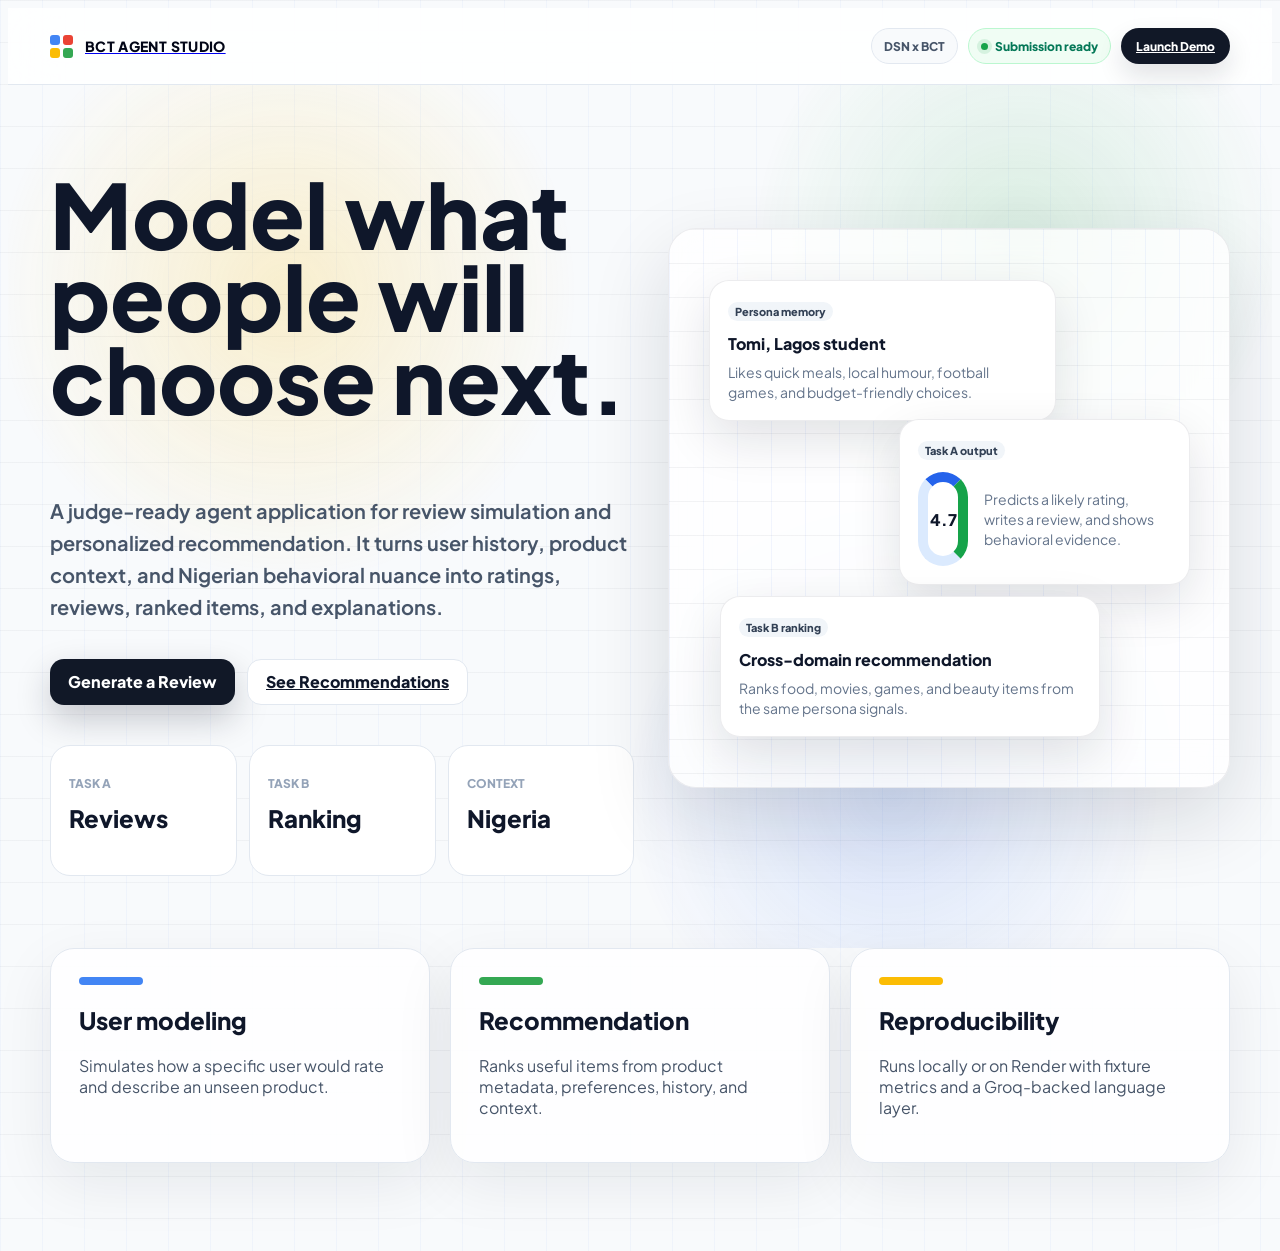
==== commit c15734e4: "Use Plus Jakarta Sans font" ====
--- a/static/index.html
+++ b/static/index.html
@@ -5,7 +5,10 @@
     <meta name="viewport" content="width=device-width, initial-scale=1" />
     <title>BCT Agent Studio</title>
     <link rel="icon" href="data:," />
-    <link rel="stylesheet" href="/static/styles.css?v=5" />
+    <link rel="preconnect" href="https://fonts.googleapis.com" />
+    <link rel="preconnect" href="https://fonts.gstatic.com" crossorigin />
+    <link href="https://fonts.googleapis.com/css2?family=Plus+Jakarta+Sans:wght@400;500;600;700;800&display=swap" rel="stylesheet" />
+    <link rel="stylesheet" href="/static/styles.css?v=6" />
   </head>
   <body>
     <header class="sticky top-0 z-40 border-b border-slate-200 bg-white/85 backdrop-blur-xl">
--- a/static/styles.css
+++ b/static/styles.css
@@ -8,6 +8,7 @@
   --green: #16a34a;
   --yellow: #fbbc04;
   --red: #ea4335;
+  --font-sans: "Plus Jakarta Sans", ui-sans-serif, system-ui, -apple-system, BlinkMacSystemFont, "Segoe UI", sans-serif;
 }
 
 html {
@@ -27,7 +28,7 @@
     linear-gradient(180deg, rgba(15, 23, 42, 0.04) 1px, transparent 1px),
     #f8fafc;
   background-size: 42px 42px;
-  font-family: Inter, ui-sans-serif, system-ui, -apple-system, BlinkMacSystemFont, "Segoe UI", sans-serif;
+  font-family: var(--font-sans);
   letter-spacing: 0;
 }
 
@@ -1571,11 +1572,61 @@
   font-weight: 950;
 }
 
+.chat-yarn-body {
+  margin-top: 16px;
+}
+
+.chat-yarn-header {
+  display: grid;
+  grid-template-columns: 28px minmax(0, 1fr);
+  gap: 12px;
+  align-items: center;
+}
+
+.chat-yarn-header h2 {
+  margin-top: 4px;
+  color: #020617;
+  font-size: 20px;
+  font-weight: 950;
+  line-height: 1.2;
+}
+
 .yarn-controls {
   display: grid;
   grid-template-columns: minmax(0, 1.1fr) minmax(0, 0.9fr) auto auto;
   gap: 10px;
   align-items: end;
+}
+
+.chat-yarn-drawer .yarn-controls {
+  grid-template-columns: 1fr;
+  gap: 12px;
+}
+
+.chat-yarn-drawer .field-label {
+  margin-bottom: 6px;
+}
+
+.chat-yarn-actions {
+  display: grid;
+  grid-template-columns: 1fr;
+  gap: 10px;
+}
+
+.chat-yarn-actions .button-primary,
+.chat-yarn-actions .button-secondary {
+  width: 100%;
+  min-height: 42px;
+  border-radius: 16px;
+  padding: 0 14px;
+  font-size: 14px;
+}
+
+.chat-yarn-drawer #yarn-result {
+  border-radius: 20px;
+  padding: 16px;
+  font-size: 15px;
+  line-height: 1.45;
 }
 
 #yarn-audio {
